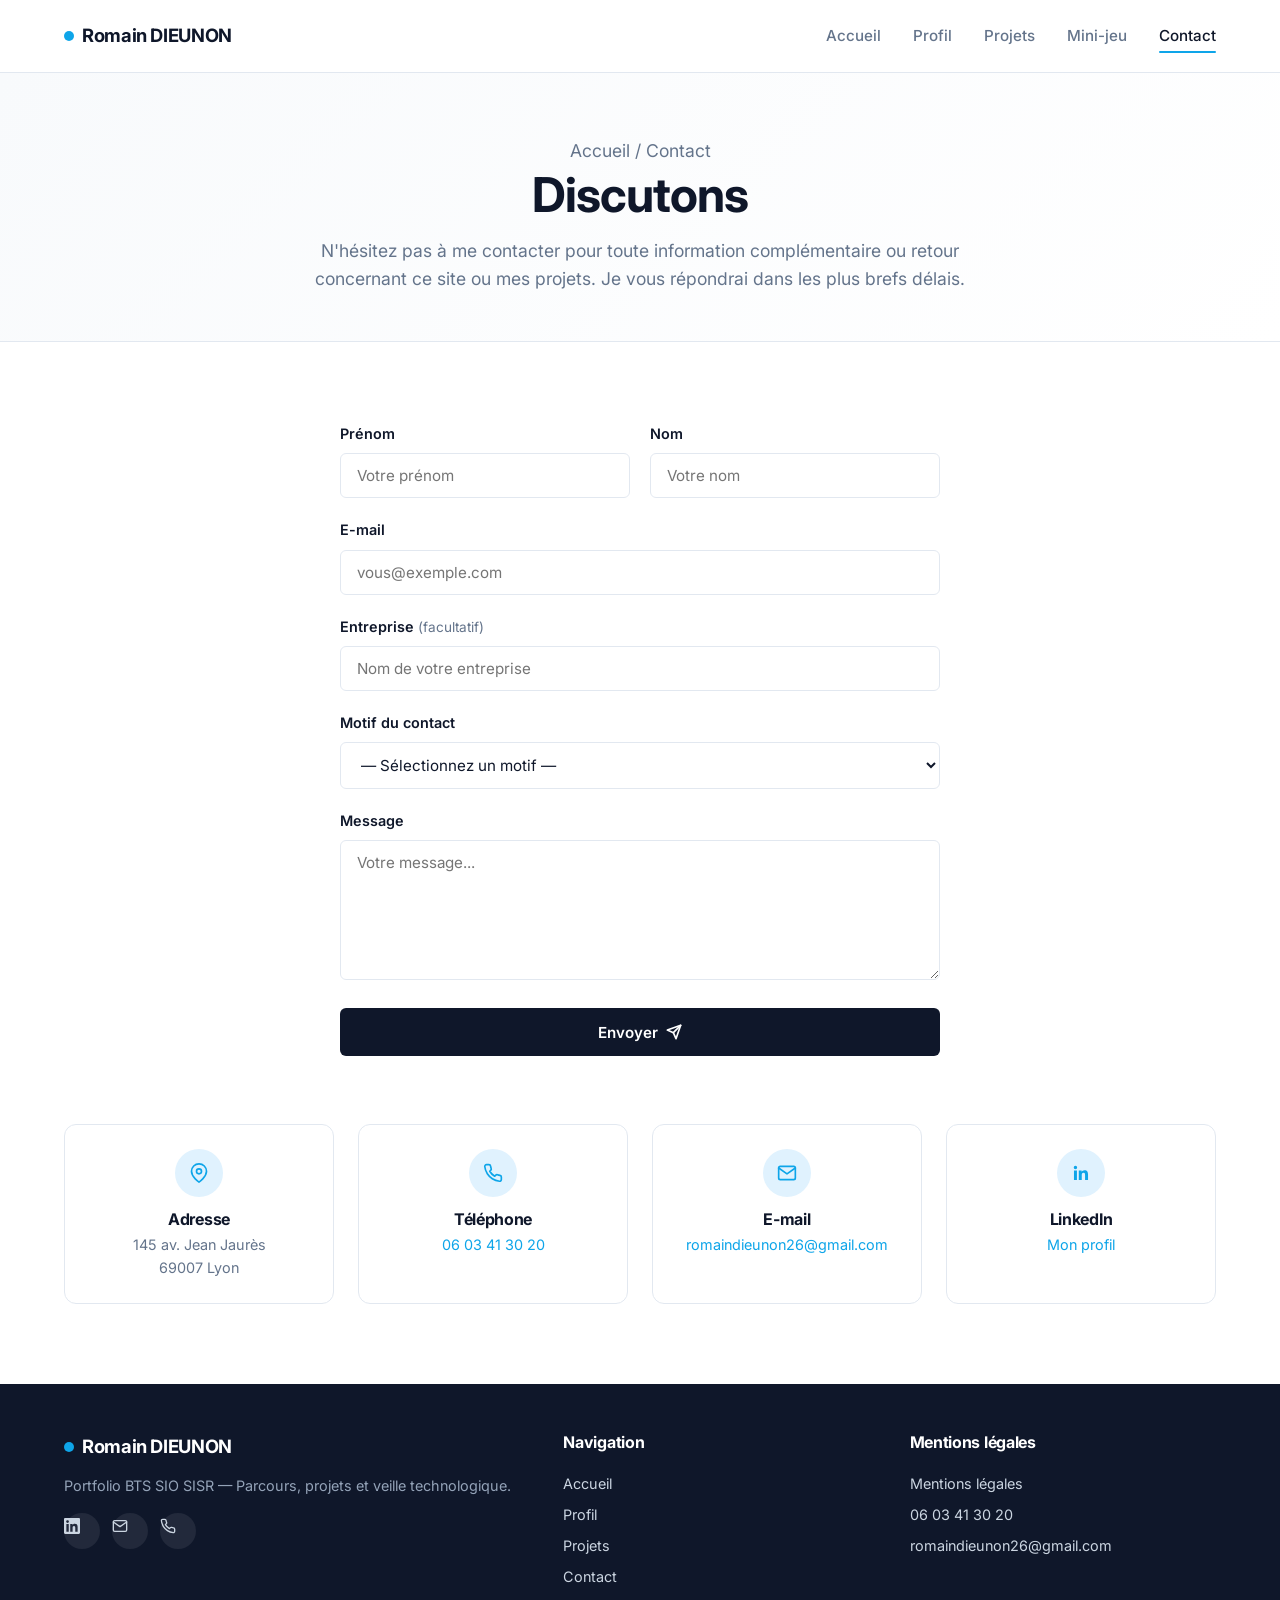
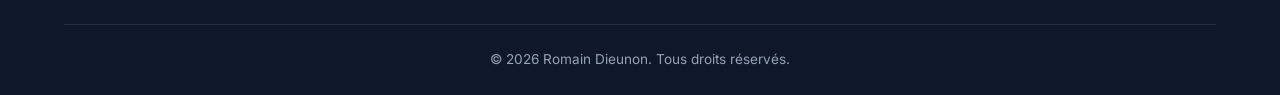
==== contact.html @ 32afb1fb "Site personnel - mise en ligne initiale" ====
<!DOCTYPE html>
<html lang="fr">
<head>
    <meta charset="UTF-8">
    <meta name="viewport" content="width=device-width, initial-scale=1.0">
    <title>Contact — Romain Dieunon</title>
    <meta name="description" content="Contactez Romain Dieunon, étudiant en BTS SIO SISR.">
    <link rel="preconnect" href="https://fonts.googleapis.com">
    <link rel="preconnect" href="https://fonts.gstatic.com" crossorigin>
    <link href="https://fonts.googleapis.com/css2?family=Inter:wght@400;500;600;700&display=swap" rel="stylesheet">
    <link rel="stylesheet" href="css/style.css">
    <link rel="icon" href="data:image/svg+xml,%3Csvg xmlns='http://www.w3.org/2000/svg' viewBox='0 0 32 32'%3E%3Ccircle cx='16' cy='16' r='14' fill='%230ea5e9'/%3E%3Ctext x='50%25' y='55%25' text-anchor='middle' dominant-baseline='middle' fill='white' font-family='Inter,sans-serif' font-size='14' font-weight='700'%3ERD%3C/text%3E%3C/svg%3E">
</head>
<body>

<nav class="navbar">
    <div class="container nav-wrap">
        <a href="index.html" class="logo"><span class="logo-dot"></span>Romain DIEUNON</a>
        <button class="nav-toggle" aria-label="Ouvrir le menu"><span></span><span></span><span></span></button>
        <ul class="nav-links">
            <li><a href="index.html">Accueil</a></li>
            <li><a href="profil.html">Profil</a></li>
            <li><a href="projets.html">Projets</a></li>
            <li><a href="jeu-memory.html">Mini-jeu</a></li>
            <li><a href="contact.html" class="active">Contact</a></li>
        </ul>
    </div>
</nav>

<section class="page-hero">
    <div class="container">
        <p class="breadcrumb"><a href="index.html">Accueil</a> / Contact</p>
        <h1>Discutons</h1>
        <p>N'hésitez pas à me contacter pour toute information complémentaire ou retour concernant ce site ou mes projets. Je vous répondrai dans les plus brefs délais.</p>
    </div>
</section>

<!-- FORMULAIRE + INFOS -->
<section>
    <div class="container">
        <form id="contact-form" class="form-grid fade-in" novalidate>
            <div class="form-row">
                <div class="form-field">
                    <label for="prenom">Prénom</label>
                    <input type="text" id="prenom" name="prenom" required placeholder="Votre prénom">
                </div>
                <div class="form-field">
                    <label for="nom">Nom</label>
                    <input type="text" id="nom" name="nom" required placeholder="Votre nom">
                </div>
            </div>
            <div class="form-field">
                <label for="email">E-mail</label>
                <input type="email" id="email" name="email" required placeholder="vous@exemple.com">
            </div>
            <div class="form-field">
                <label for="entreprise">Entreprise <span style="font-weight: 400; color: var(--text-muted); font-size: 0.85rem;">(facultatif)</span></label>
                <input type="text" id="entreprise" name="entreprise" placeholder="Nom de votre entreprise">
            </div>
            <div class="form-field">
                <label for="motif">Motif du contact</label>
                <select id="motif" name="motif" required>
                    <option value="">— Sélectionnez un motif —</option>
                    <option value="Proposition d'alternance / stage">Proposition d'alternance / stage</option>
                    <option value="Proposition d'emploi">Proposition d'emploi</option>
                    <option value="Demande d'informations sur un projet">Demande d'informations sur un projet</option>
                    <option value="Question technique">Question technique</option>
                    <option value="Retour sur le portfolio">Retour sur le portfolio</option>
                    <option value="Autre">Autre</option>
                </select>
            </div>
            <div class="form-field">
                <label for="message">Message</label>
                <textarea id="message" name="message" required placeholder="Votre message..."></textarea>
            </div>
            <button type="submit" class="btn btn-primary" style="justify-content:center;">
                Envoyer
                <svg width="16" height="16" viewBox="0 0 24 24" fill="none" stroke="currentColor" stroke-width="2.5" stroke-linecap="round" stroke-linejoin="round"><line x1="22" y1="2" x2="11" y2="13"/><polygon points="22 2 15 22 11 13 2 9 22 2"/></svg>
            </button>
            <p id="form-status" style="text-align:center; font-weight: 600;"></p>
        </form>

        <div class="form-info">
            <div class="info-card fade-in">
                <div class="info-icon">
                    <svg width="20" height="20" viewBox="0 0 24 24" fill="none" stroke="currentColor" stroke-width="2" stroke-linecap="round" stroke-linejoin="round"><path d="M21 10c0 7-9 13-9 13s-9-6-9-13a9 9 0 0 1 18 0z"/><circle cx="12" cy="10" r="3"/></svg>
                </div>
                <h4>Adresse</h4>
                <p>145 av. Jean Jaurès<br>69007 Lyon</p>
            </div>
            <div class="info-card fade-in">
                <div class="info-icon">
                    <svg width="20" height="20" viewBox="0 0 24 24" fill="none" stroke="currentColor" stroke-width="2" stroke-linecap="round" stroke-linejoin="round"><path d="M22 16.92v3a2 2 0 0 1-2.18 2 19.79 19.79 0 0 1-8.63-3.07 19.5 19.5 0 0 1-6-6 19.79 19.79 0 0 1-3.07-8.67A2 2 0 0 1 4.11 2h3a2 2 0 0 1 2 1.72 12.84 12.84 0 0 0 .7 2.81 2 2 0 0 1-.45 2.11L8.09 9.91a16 16 0 0 0 6 6l1.27-1.27a2 2 0 0 1 2.11-.45 12.84 12.84 0 0 0 2.81.7A2 2 0 0 1 22 16.92z"/></svg>
                </div>
                <h4>Téléphone</h4>
                <p><a href="tel:0603413020">06 03 41 30 20</a></p>
            </div>
            <div class="info-card fade-in">
                <div class="info-icon">
                    <svg width="20" height="20" viewBox="0 0 24 24" fill="none" stroke="currentColor" stroke-width="2" stroke-linecap="round" stroke-linejoin="round"><path d="M4 4h16c1.1 0 2 .9 2 2v12c0 1.1-.9 2-2 2H4c-1.1 0-2-.9-2-2V6c0-1.1.9-2 2-2z"/><polyline points="22,6 12,13 2,6"/></svg>
                </div>
                <h4>E-mail</h4>
                <p><a href="https://mail.google.com/mail/?view=cm&fs=1&to=romaindieunon26@gmail.com" target="_blank" rel="noopener">romaindieunon26@gmail.com</a></p>
            </div>
            <div class="info-card fade-in">
                <div class="info-icon">
                    <svg width="20" height="20" viewBox="0 0 24 24" fill="currentColor"><path d="M20.447 20.452h-3.554v-5.569c0-1.328-.027-3.037-1.852-3.037-1.853 0-2.136 1.445-2.136 2.939v5.667H9.351V9h3.414v1.561h.046c.477-.9 1.637-1.85 3.37-1.85 3.601 0 4.267 2.37 4.267 5.455v6.286zM5.337 7.433a2.062 2.062 0 0 1-2.063-2.065 2.063 2.063 0 1 1 2.063 2.065zm1.782 13.019H3.555V9h3.564v11.452z"/></svg>
                </div>
                <h4>LinkedIn</h4>
                <p><a href="http://www.linkedin.com/in/romain-dieunon-813894375" target="_blank" rel="noopener">Mon profil</a></p>
            </div>
        </div>
    </div>
</section>

<footer class="footer">
    <div class="container">
        <div class="footer-grid">
            <div>
                <div class="logo" style="color:white; margin-bottom: 0.75rem;"><span class="logo-dot"></span>Romain DIEUNON</div>
                <p style="color:#94a3b8; font-size: 0.9rem;">Portfolio BTS SIO SISR — Parcours, projets et veille technologique.</p>
                <div class="socials">
                    <a href="http://www.linkedin.com/in/romain-dieunon-813894375" target="_blank" rel="noopener" class="social-link" aria-label="LinkedIn"><svg width="16" height="16" viewBox="0 0 24 24" fill="currentColor"><path d="M20.447 20.452h-3.554v-5.569c0-1.328-.027-3.037-1.852-3.037-1.853 0-2.136 1.445-2.136 2.939v5.667H9.351V9h3.414v1.561h.046c.477-.9 1.637-1.85 3.37-1.85 3.601 0 4.267 2.37 4.267 5.455v6.286zM5.337 7.433a2.062 2.062 0 0 1-2.063-2.065 2.063 2.063 0 1 1 2.063 2.065zm1.782 13.019H3.555V9h3.564v11.452zM22.225 0H1.771C.792 0 0 .774 0 1.729v20.542C0 23.227.792 24 1.771 24h20.451C23.2 24 24 23.227 24 22.271V1.729C24 .774 23.2 0 22.222 0h.003z"/></svg></a>
                    <a href="https://mail.google.com/mail/?view=cm&fs=1&to=romaindieunon26@gmail.com" target="_blank" rel="noopener" class="social-link" aria-label="Email"><svg width="16" height="16" viewBox="0 0 24 24" fill="none" stroke="currentColor" stroke-width="2" stroke-linecap="round" stroke-linejoin="round"><path d="M4 4h16c1.1 0 2 .9 2 2v12c0 1.1-.9 2-2 2H4c-1.1 0-2-.9-2-2V6c0-1.1.9-2 2-2z"/><polyline points="22,6 12,13 2,6"/></svg></a>
                    <a href="tel:0603413020" class="social-link" aria-label="Téléphone"><svg width="16" height="16" viewBox="0 0 24 24" fill="none" stroke="currentColor" stroke-width="2" stroke-linecap="round" stroke-linejoin="round"><path d="M22 16.92v3a2 2 0 0 1-2.18 2 19.79 19.79 0 0 1-8.63-3.07 19.5 19.5 0 0 1-6-6 19.79 19.79 0 0 1-3.07-8.67A2 2 0 0 1 4.11 2h3a2 2 0 0 1 2 1.72 12.84 12.84 0 0 0 .7 2.81 2 2 0 0 1-.45 2.11L8.09 9.91a16 16 0 0 0 6 6l1.27-1.27a2 2 0 0 1 2.11-.45 12.84 12.84 0 0 0 2.81.7A2 2 0 0 1 22 16.92z"/></svg></a>
                </div>
            </div>
            <div>
                <h4>Navigation</h4>
                <a href="index.html">Accueil</a>
                <a href="profil.html">Profil</a>
                <a href="projets.html">Projets</a>
                <a href="contact.html">Contact</a>
            </div>
            <div>
                <h4>Mentions légales</h4>
                <a href="mentions-legales.html">Mentions légales</a>
                <a href="tel:0603413020">06 03 41 30 20</a>
                <a href="https://mail.google.com/mail/?view=cm&fs=1&to=romaindieunon26@gmail.com" target="_blank" rel="noopener">romaindieunon26@gmail.com</a>
            </div>
        </div>
        <div class="footer-bottom">
            © <span id="year"></span> Romain Dieunon. Tous droits réservés.
        </div>
    </div>
</footer>

<script src="js/script.js"></script>
</body>
</html>
---- css/style.css ----
/* =========================================================
   Portfolio BTS SIO — Romain Dieunon
   Style moderne et épuré
   ========================================================= */

/* ---------- Reset & base ---------- */
*,
*::before,
*::after {
    box-sizing: border-box;
    margin: 0;
    padding: 0;
}

:root {
    --bg: #ffffff;
    --bg-alt: #f8fafc;
    --bg-dark: #0f172a;
    --text: #0f172a;
    --text-muted: #64748b;
    --text-light: #94a3b8;
    --primary: #0ea5e9;
    --primary-dark: #0284c7;
    --primary-light: #e0f2fe;
    --border: #e2e8f0;
    --success: #10b981;
    --warning: #f59e0b;
    --shadow-sm: 0 1px 2px rgba(15, 23, 42, 0.05);
    --shadow-md: 0 4px 12px rgba(15, 23, 42, 0.08);
    --shadow-lg: 0 12px 32px rgba(15, 23, 42, 0.12);
    --radius-sm: 6px;
    --radius-md: 12px;
    --radius-lg: 20px;
    --transition: 0.25s cubic-bezier(0.4, 0, 0.2, 1);
    --container: 1200px;
}

html {
    scroll-behavior: smooth;
    font-size: 16px;
}

body {
    font-family: 'Inter', -apple-system, BlinkMacSystemFont, 'Segoe UI', Roboto,
        Oxygen, Ubuntu, Cantarell, sans-serif;
    color: var(--text);
    background: var(--bg);
    line-height: 1.6;
    -webkit-font-smoothing: antialiased;
    -moz-osx-font-smoothing: grayscale;
}

img {
    max-width: 100%;
    height: auto;
    display: block;
}

a {
    color: var(--primary);
    text-decoration: none;
    transition: color var(--transition);
}

a:hover {
    color: var(--primary-dark);
}

h1, h2, h3, h4, h5, h6 {
    font-weight: 700;
    line-height: 1.25;
    letter-spacing: -0.02em;
    color: var(--text);
}

h1 { font-size: clamp(2.25rem, 5vw, 3.5rem); }
h2 { font-size: clamp(1.75rem, 3.5vw, 2.5rem); }
h3 { font-size: 1.35rem; }

p { color: var(--text); }

/* ---------- Container ---------- */
.container {
    max-width: var(--container);
    margin: 0 auto;
    padding: 0 1.5rem;
}

/* ---------- Navbar ---------- */
.navbar {
    position: sticky;
    top: 0;
    z-index: 100;
    background: rgba(255, 255, 255, 0.85);
    backdrop-filter: saturate(180%) blur(14px);
    -webkit-backdrop-filter: saturate(180%) blur(14px);
    border-bottom: 1px solid var(--border);
}

.nav-wrap {
    display: flex;
    align-items: center;
    justify-content: space-between;
    height: 72px;
}

.logo {
    font-weight: 700;
    font-size: 1.15rem;
    letter-spacing: -0.02em;
    color: var(--text);
    display: flex;
    align-items: center;
    gap: 0.5rem;
}

.logo-dot {
    width: 10px;
    height: 10px;
    background: var(--primary);
    border-radius: 50%;
    display: inline-block;
}

.nav-links {
    list-style: none;
    display: flex;
    gap: 2rem;
    align-items: center;
}

.nav-links a {
    color: var(--text-muted);
    font-weight: 500;
    font-size: 0.95rem;
    position: relative;
    padding: 0.25rem 0;
}

.nav-links a:hover,
.nav-links a.active {
    color: var(--text);
}

.nav-links a.active::after {
    content: '';
    position: absolute;
    left: 0;
    bottom: -4px;
    width: 100%;
    height: 2px;
    background: var(--primary);
    border-radius: 2px;
}

.nav-toggle {
    display: none;
    background: none;
    border: 0;
    cursor: pointer;
    padding: 0.5rem;
}

.nav-toggle span {
    display: block;
    width: 24px;
    height: 2px;
    background: var(--text);
    margin: 5px 0;
    transition: var(--transition);
}

/* ---------- Hero ---------- */
.hero {
    padding: 6rem 0 4rem;
    background:
        radial-gradient(ellipse at top left, rgba(14, 165, 233, 0.08), transparent 50%),
        radial-gradient(ellipse at bottom right, rgba(14, 165, 233, 0.05), transparent 50%);
}

.hero-grid {
    display: grid;
    grid-template-columns: 1.2fr 1fr;
    gap: 4rem;
    align-items: center;
}

.hero-eyebrow {
    display: inline-flex;
    align-items: center;
    gap: 0.5rem;
    background: var(--primary-light);
    color: var(--primary-dark);
    padding: 0.4rem 0.9rem;
    border-radius: 999px;
    font-size: 0.85rem;
    font-weight: 600;
    margin-bottom: 1.25rem;
}

.hero h1 {
    margin-bottom: 1rem;
}

.hero h1 span {
    background: linear-gradient(135deg, var(--primary) 0%, #6366f1 100%);
    -webkit-background-clip: text;
    -webkit-text-fill-color: transparent;
    background-clip: text;
}

.hero-lede {
    font-size: 1.15rem;
    color: var(--text-muted);
    margin-bottom: 2rem;
    max-width: 540px;
}

.hero-ctas {
    display: flex;
    gap: 1rem;
    flex-wrap: wrap;
}

/* ---------- Buttons ---------- */
.btn {
    display: inline-flex;
    align-items: center;
    gap: 0.5rem;
    padding: 0.85rem 1.5rem;
    border-radius: var(--radius-sm);
    font-weight: 600;
    font-size: 0.95rem;
    cursor: pointer;
    transition: all var(--transition);
    border: 1px solid transparent;
    font-family: inherit;
}

.btn-primary {
    background: var(--text);
    color: white;
}

.btn-primary:hover {
    background: var(--primary);
    color: white;
    transform: translateY(-1px);
    box-shadow: var(--shadow-md);
}

.btn-secondary {
    background: transparent;
    color: var(--text);
    border-color: var(--border);
}

.btn-secondary:hover {
    border-color: var(--text);
    color: var(--text);
    background: var(--bg-alt);
}

/* ---------- Hero portrait ---------- */
.hero-portrait {
    position: relative;
    display: flex;
    justify-content: center;
    align-items: center;
}

.portrait-frame {
    position: relative;
    width: 100%;
    max-width: 340px;
    aspect-ratio: 4 / 5;
    border-radius: var(--radius-lg);
    overflow: hidden;
    box-shadow: var(--shadow-lg);
    background: linear-gradient(135deg, #e0f2fe 0%, #f1f5f9 100%);
}

.portrait-frame img {
    width: 100%;
    height: 100%;
    object-fit: cover;
    object-position: center top;
    display: block;
}

.portrait-frame::before {
    content: '';
    position: absolute;
    inset: -20px;
    background: linear-gradient(135deg, var(--primary) 0%, transparent 50%);
    border-radius: var(--radius-lg);
    z-index: -1;
    opacity: 0.3;
}

/* ---------- Sections ---------- */
section {
    padding: 5rem 0;
}

.section-header {
    text-align: center;
    max-width: 700px;
    margin: 0 auto 3rem;
}

.section-kicker {
    color: var(--primary);
    font-weight: 600;
    font-size: 0.9rem;
    text-transform: uppercase;
    letter-spacing: 0.08em;
    margin-bottom: 0.75rem;
}

.section-header h2 {
    margin-bottom: 1rem;
}

.section-header p {
    color: var(--text-muted);
    font-size: 1.05rem;
}

.section-alt {
    background: var(--bg-alt);
}

/* ---------- Stats / Quick facts ---------- */
.stats {
    display: grid;
    grid-template-columns: repeat(4, 1fr);
    gap: 1.5rem;
    margin-top: 3rem;
}

.stat {
    text-align: center;
    padding: 1.5rem;
    background: white;
    border-radius: var(--radius-md);
    border: 1px solid var(--border);
    transition: transform var(--transition), box-shadow var(--transition);
}

.stat:hover {
    transform: translateY(-2px);
    box-shadow: var(--shadow-md);
}

.stat-value {
    font-size: 2rem;
    font-weight: 700;
    color: var(--primary);
    line-height: 1;
}

.stat-label {
    color: var(--text-muted);
    font-size: 0.9rem;
    margin-top: 0.5rem;
}

/* ---------- Skills ---------- */
.skills-grid {
    display: grid;
    grid-template-columns: repeat(auto-fit, minmax(260px, 1fr));
    gap: 1.5rem;
}

.skill-card {
    background: white;
    border: 1px solid var(--border);
    border-radius: var(--radius-md);
    padding: 2rem;
    transition: all var(--transition);
}

.skill-card:hover {
    border-color: var(--primary);
    box-shadow: var(--shadow-md);
    transform: translateY(-2px);
}

.skill-icon {
    width: 48px;
    height: 48px;
    background: var(--primary-light);
    border-radius: var(--radius-sm);
    display: grid;
    place-items: center;
    color: var(--primary);
    margin-bottom: 1rem;
    font-size: 1.35rem;
}

.skill-card h3 {
    margin-bottom: 0.75rem;
    font-size: 1.15rem;
}

.skill-tags {
    display: flex;
    flex-wrap: wrap;
    gap: 0.5rem;
    margin-top: 1rem;
}

.tag {
    font-size: 0.8rem;
    background: var(--bg-alt);
    color: var(--text-muted);
    padding: 0.3rem 0.7rem;
    border-radius: 999px;
    font-weight: 500;
}

/* ---------- Timeline (parcours) ---------- */
.timeline {
    position: relative;
    padding-left: 2rem;
    max-width: 800px;
    margin: 0 auto;
}

.timeline::before {
    content: '';
    position: absolute;
    left: 0.35rem;
    top: 0.5rem;
    bottom: 0.5rem;
    width: 2px;
    background: var(--border);
}

.timeline-item {
    position: relative;
    padding-bottom: 2.5rem;
}

.timeline-item::before {
    content: '';
    position: absolute;
    left: -2rem;
    top: 0.45rem;
    width: 14px;
    height: 14px;
    background: white;
    border: 3px solid var(--primary);
    border-radius: 50%;
}

.timeline-date {
    color: var(--primary);
    font-weight: 600;
    font-size: 0.85rem;
    text-transform: uppercase;
    letter-spacing: 0.05em;
    margin-bottom: 0.5rem;
}

.timeline-item h3 {
    font-size: 1.15rem;
    margin-bottom: 0.25rem;
}

.timeline-org {
    color: var(--text-muted);
    font-size: 0.95rem;
    margin-bottom: 0.75rem;
}

/* ---------- Projects ---------- */
.projects-grid {
    display: grid;
    grid-template-columns: repeat(auto-fit, minmax(320px, 1fr));
    gap: 2rem;
}

.project-card {
    background: white;
    border: 1px solid var(--border);
    border-radius: var(--radius-md);
    overflow: hidden;
    transition: all var(--transition);
    display: flex;
    flex-direction: column;
}

.project-card:hover {
    transform: translateY(-4px);
    box-shadow: var(--shadow-lg);
    border-color: transparent;
}

.project-thumb {
    width: 100%;
    aspect-ratio: 16/9;
    background: linear-gradient(135deg, var(--primary-light) 0%, #ede9fe 100%);
    display: grid;
    place-items: center;
    color: var(--primary);
    font-size: 3rem;
    overflow: hidden;
}

.project-thumb img {
    width: 100%;
    height: 100%;
    object-fit: cover;
}

.project-body {
    padding: 1.5rem;
    flex: 1;
    display: flex;
    flex-direction: column;
}

.project-type {
    font-size: 0.8rem;
    font-weight: 600;
    color: var(--primary);
    text-transform: uppercase;
    letter-spacing: 0.05em;
    margin-bottom: 0.5rem;
}

.project-card h3 {
    font-size: 1.2rem;
    margin-bottom: 0.75rem;
}

.project-card p {
    color: var(--text-muted);
    font-size: 0.95rem;
    margin-bottom: 1rem;
    flex: 1;
}

.project-stack {
    display: flex;
    flex-wrap: wrap;
    gap: 0.4rem;
    margin-bottom: 1rem;
}

.project-link {
    display: inline-flex;
    align-items: center;
    gap: 0.35rem;
    font-weight: 600;
    font-size: 0.9rem;
    margin-top: auto;
}

/* ---------- Table ---------- */
.table-wrap {
    overflow-x: auto;
    border: 1px solid var(--border);
    border-radius: var(--radius-md);
    background: white;
}

table {
    width: 100%;
    border-collapse: collapse;
    font-size: 0.95rem;
}

th, td {
    padding: 1rem 1.25rem;
    text-align: left;
    border-bottom: 1px solid var(--border);
}

th {
    background: var(--bg-alt);
    font-weight: 600;
    color: var(--text);
    font-size: 0.85rem;
    text-transform: uppercase;
    letter-spacing: 0.05em;
}

tr:last-child td {
    border-bottom: 0;
}

tr:hover td {
    background: var(--bg-alt);
}

.badge {
    display: inline-block;
    padding: 0.25rem 0.6rem;
    border-radius: 999px;
    font-size: 0.75rem;
    font-weight: 600;
}

.badge-primary { background: var(--primary-light); color: var(--primary-dark); }
.badge-success { background: #dcfce7; color: #15803d; }
.badge-warning { background: #fef3c7; color: #b45309; }

/* ---------- Content block (article) ---------- */
.content-block {
    max-width: 800px;
    margin: 0 auto;
    background: white;
    padding: 2.5rem;
    border: 1px solid var(--border);
    border-radius: var(--radius-md);
}

.content-block h3 {
    margin: 1.5rem 0 0.75rem;
    color: var(--text);
}

.content-block h3:first-child { margin-top: 0; }

.content-block p { margin-bottom: 1rem; color: var(--text); }

.content-block ul {
    margin: 0.5rem 0 1rem 1.25rem;
    color: var(--text);
}

.content-block li { margin-bottom: 0.4rem; }

/* ---------- Form ---------- */
.form-grid {
    max-width: 600px;
    margin: 0 auto;
    display: grid;
    gap: 1.25rem;
}

.form-row {
    display: grid;
    grid-template-columns: 1fr 1fr;
    gap: 1.25rem;
}

.form-field label {
    display: block;
    font-weight: 600;
    font-size: 0.9rem;
    margin-bottom: 0.5rem;
    color: var(--text);
}

.form-field input,
.form-field textarea,
.form-field select {
    width: 100%;
    padding: 0.75rem 1rem;
    border: 1px solid var(--border);
    border-radius: var(--radius-sm);
    font-family: inherit;
    font-size: 0.95rem;
    color: var(--text);
    background: white;
    transition: border-color var(--transition), box-shadow var(--transition);
}

.form-field input:focus,
.form-field textarea:focus,
.form-field select:focus {
    outline: none;
    border-color: var(--primary);
    box-shadow: 0 0 0 4px rgba(14, 165, 233, 0.12);
}

.form-field textarea {
    resize: vertical;
    min-height: 140px;
}

.form-info {
    display: grid;
    grid-template-columns: repeat(auto-fit, minmax(220px, 1fr));
    gap: 1.5rem;
    margin-top: 3rem;
}

.info-card {
    background: white;
    border: 1px solid var(--border);
    border-radius: var(--radius-md);
    padding: 1.5rem;
    text-align: center;
}

.info-card .info-icon {
    width: 48px;
    height: 48px;
    background: var(--primary-light);
    color: var(--primary);
    border-radius: 50%;
    display: grid;
    place-items: center;
    font-size: 1.3rem;
    margin: 0 auto 0.75rem;
}

.info-card h4 {
    font-size: 1rem;
    margin-bottom: 0.25rem;
}

.info-card p {
    color: var(--text-muted);
    font-size: 0.9rem;
    margin: 0;
}

/* ---------- Footer ---------- */
.footer {
    background: var(--bg-dark);
    color: #cbd5e1;
    padding: 3rem 0 1.5rem;
}

.footer-grid {
    display: grid;
    grid-template-columns: 1.5fr 1fr 1fr;
    gap: 2.5rem;
    margin-bottom: 2rem;
}

.footer h4 {
    color: white;
    margin-bottom: 1rem;
    font-size: 1rem;
}

.footer a {
    color: #cbd5e1;
    display: block;
    padding: 0.25rem 0;
    font-size: 0.9rem;
}

.footer a:hover { color: white; }

.footer-bottom {
    text-align: center;
    padding-top: 1.5rem;
    border-top: 1px solid rgba(255, 255, 255, 0.1);
    font-size: 0.85rem;
    color: #94a3b8;
}

.socials {
    display: flex;
    gap: 0.75rem;
    margin-top: 1rem;
}

.social-link {
    width: 36px;
    height: 36px;
    border-radius: 50%;
    background: rgba(255, 255, 255, 0.08);
    display: grid;
    place-items: center;
    color: #cbd5e1;
    transition: all var(--transition);
}

.social-link:hover {
    background: var(--primary);
    color: white;
}

/* ---------- Page hero (inner pages) ---------- */
.page-hero {
    padding: 4rem 0 3rem;
    background: linear-gradient(135deg, var(--bg-alt) 0%, white 100%);
    text-align: center;
    border-bottom: 1px solid var(--border);
}

.page-hero h1 {
    font-size: clamp(2rem, 4vw, 3rem);
    margin-bottom: 0.75rem;
}

.page-hero p {
    color: var(--text-muted);
    font-size: 1.1rem;
    max-width: 700px;
    margin: 0 auto;
}

.breadcrumb {
    font-size: 0.85rem;
    color: var(--text-muted);
    margin-bottom: 0.75rem;
}

.breadcrumb a { color: var(--text-muted); }
.breadcrumb a:hover { color: var(--primary); }

/* ---------- Responsive ---------- */
@media (max-width: 900px) {
    .hero-grid {
        grid-template-columns: 1fr;
        gap: 3rem;
        text-align: center;
    }

    .hero-portrait { order: -1; }

    .hero-ctas { justify-content: center; }

    .hero-lede { margin-left: auto; margin-right: auto; }

    .stats { grid-template-columns: repeat(2, 1fr); }

    .footer-grid { grid-template-columns: 1fr; gap: 2rem; }

    .form-row { grid-template-columns: 1fr; }
}

@media (max-width: 640px) {
    .nav-links {
        display: none;
        position: absolute;
        top: 72px;
        left: 0;
        right: 0;
        flex-direction: column;
        background: white;
        padding: 1.5rem;
        gap: 1rem;
        border-bottom: 1px solid var(--border);
        box-shadow: var(--shadow-md);
    }

    .nav-links.open { display: flex; }

    .nav-toggle { display: block; }

    section { padding: 3.5rem 0; }

    .hero { padding: 3.5rem 0 2.5rem; }

    .content-block { padding: 1.5rem; }

    .stats { grid-template-columns: 1fr 1fr; gap: 1rem; }
}

/* ---------- Subtle fade-in ---------- */
/* Par défaut : visible. Le JS peut piloter une animation via .visible, mais
   si le JS ne s'exécute pas, le contenu reste lisible. */
.fade-in {
    opacity: 1;
    transform: none;
    animation: fadeInUp 0.6s ease both;
}

.fade-in.visible {
    opacity: 1;
    transform: translateY(0);
}

@keyframes fadeInUp {
    from { opacity: 0; transform: translateY(12px); }
    to   { opacity: 1; transform: translateY(0); }
}

@media (prefers-reduced-motion: reduce) {
    .fade-in { animation: none; }
}

/* ---------- Marquee des logos (technologies & outils) ---------- */
.logo-marquee {
    position: relative;
    overflow: hidden;
    padding: 1rem 0;
    margin-top: 2.5rem;
    -webkit-mask-image: linear-gradient(to right, transparent 0%, black 8%, black 92%, transparent 100%);
    mask-image: linear-gradient(to right, transparent 0%, black 8%, black 92%, transparent 100%);
}

.logo-marquee-track {
    display: flex;
    gap: 1.25rem;
    width: max-content;
    animation: logo-scroll 40s linear infinite;
    will-change: transform;
}

.logo-marquee:hover .logo-marquee-track,
.logo-marquee:focus-within .logo-marquee-track {
    animation-play-state: paused;
}

@keyframes logo-scroll {
    from { transform: translateX(0); }
    to { transform: translateX(-50%); }
}

.logo-item {
    flex: 0 0 auto;
    width: 160px;
    height: 130px;
    display: flex;
    flex-direction: column;
    align-items: center;
    justify-content: center;
    gap: 0.6rem;
    background: var(--bg);
    border: 1px solid var(--border);
    border-radius: var(--radius-md);
    padding: 1rem;
    cursor: pointer;
    transition: transform var(--transition), box-shadow var(--transition), border-color var(--transition);
    font-family: inherit;
    color: var(--text);
}

.logo-item:hover,
.logo-item:focus-visible {
    transform: translateY(-4px);
    box-shadow: var(--shadow-md);
    border-color: var(--primary);
    outline: none;
}

.logo-item .logo-art {
    width: 56px;
    height: 56px;
    display: flex;
    align-items: center;
    justify-content: center;
}

.logo-item .logo-art svg,
.logo-item .logo-art img {
    width: 100%;
    height: 100%;
    object-fit: contain;
}

.logo-item span {
    font-size: 0.85rem;
    font-weight: 600;
    color: var(--text-muted);
    text-align: center;
}

.logo-backdrop {
    position: fixed;
    inset: 0;
    z-index: 150;
    background: rgba(15, 23, 42, 0.15);
    opacity: 0;
    pointer-events: none;
    transition: opacity 0.2s ease;
}

.logo-backdrop.open {
    opacity: 1;
    pointer-events: auto;
}

.logo-popover {
    position: fixed;
    z-index: 200;
    max-width: 340px;
    width: calc(100vw - 2rem);
    background: var(--bg);
    border: 1px solid var(--border);
    border-radius: var(--radius-md);
    box-shadow: var(--shadow-lg);
    padding: 1.25rem 1.5rem 1.25rem 1.25rem;
    opacity: 0;
    transform: translateY(8px);
    pointer-events: none;
    transition: opacity 0.2s ease, transform 0.2s ease;
}

.logo-popover.open {
    opacity: 1;
    transform: translateY(0);
    pointer-events: auto;
}

.logo-popover h4 {
    margin-bottom: 0.5rem;
    color: var(--primary);
    font-size: 1.05rem;
}

.logo-popover p {
    color: var(--text-muted);
    font-size: 0.92rem;
    margin: 0;
    line-height: 1.5;
}

.logo-popover-close {
    position: absolute;
    top: 0.35rem;
    right: 0.6rem;
    background: transparent;
    border: none;
    color: var(--text-light);
    cursor: pointer;
    font-size: 1.4rem;
    line-height: 1;
    padding: 0.25rem 0.4rem;
    border-radius: var(--radius-sm);
    transition: background var(--transition), color var(--transition);
}

.logo-popover-close:hover,
.logo-popover-close:focus-visible {
    background: var(--bg-alt);
    color: var(--text);
    outline: none;
}

/* ---------- Liste de faits du profil ---------- */
.profile-facts {
    list-style: none;
    padding: 0;
    margin: 1.5rem 0 0;
    display: flex;
    flex-direction: column;
    gap: 0.65rem;
}

.profile-facts li {
    display: flex;
    align-items: center;
    gap: 0.75rem;
    color: var(--text-muted);
    font-size: 0.98rem;
}

.profile-facts li svg {
    flex: 0 0 auto;
    color: var(--primary);
}

/* ---------- Frise chronologique ---------- */
.timeline {
    position: relative;
    list-style: none;
    padding: 2rem 0 1rem;
    margin: 2rem 0 0;
    counter-reset: timeline;
}

.timeline::before {
    content: '';
    position: absolute;
    left: 31px;
    top: 0;
    bottom: 0;
    width: 3px;
    background: linear-gradient(to bottom, transparent 0%, var(--primary) 10%, var(--primary) 90%, transparent 100%);
    border-radius: 3px;
}

.timeline-item {
    position: relative;
    display: grid;
    grid-template-columns: 64px 1fr;
    gap: 1.25rem;
    padding-left: 0;
    margin-bottom: 2rem;
}

.timeline-item:last-child {
    margin-bottom: 0;
}

.timeline-dot {
    position: relative;
    z-index: 1;
    width: 64px;
    height: 64px;
    border-radius: 50%;
    background: var(--bg);
    border: 3px solid var(--primary);
    box-shadow: var(--shadow-md);
    display: flex;
    align-items: center;
    justify-content: center;
    overflow: hidden;
}

.timeline-dot svg,
.timeline-dot img {
    width: 100%;
    height: 100%;
    border-radius: 50%;
    object-fit: contain;
    background: #fff;
    padding: 6px;
    box-sizing: border-box;
}

.timeline-card {
    background: var(--bg);
    border: 1px solid var(--border);
    border-radius: var(--radius-md);
    padding: 1.25rem 1.5rem;
    box-shadow: var(--shadow-sm);
    transition: transform var(--transition), box-shadow var(--transition), border-color var(--transition);
}

.timeline-card:hover {
    transform: translateY(-2px);
    box-shadow: var(--shadow-md);
    border-color: var(--primary);
}

.timeline-card h3 {
    margin: 0.25rem 0 0.25rem;
    color: var(--text);
    font-size: 1.15rem;
}

.timeline-period {
    display: inline-block;
    background: var(--primary-light, rgba(14, 165, 233, 0.12));
    color: var(--primary);
    font-weight: 600;
    font-size: 0.8rem;
    padding: 0.2rem 0.65rem;
    border-radius: 999px;
    margin-bottom: 0.25rem;
}

.timeline-location {
    color: var(--text-light);
    font-size: 0.85rem;
    margin: 0 0 0.6rem;
    font-style: italic;
}

.timeline-desc {
    color: var(--text-muted);
    font-size: 0.95rem;
    line-height: 1.55;
    margin: 0;
}

@media (max-width: 640px) {
    .timeline::before {
        left: 23px;
    }
    .timeline-item {
        grid-template-columns: 48px 1fr;
        gap: 0.9rem;
    }
    .timeline-dot {
        width: 48px;
        height: 48px;
        border-width: 2px;
    }
    .timeline-card {
        padding: 1rem 1.1rem;
    }
}

/* ---------- Cartes IA éducatives (veille) ---------- */
.ai-grid {
    display: grid;
    grid-template-columns: repeat(auto-fit, minmax(260px, 1fr));
    gap: 1.5rem;
    margin-top: 2.5rem;
}

.ai-card {
    display: flex;
    flex-direction: column;
    gap: 0.75rem;
    text-decoration: none;
    color: inherit;
    background: var(--bg);
    border: 1px solid var(--border);
    border-radius: var(--radius-md);
    padding: 1.5rem;
    box-shadow: var(--shadow-sm);
    transition: transform var(--transition), box-shadow var(--transition), border-color var(--transition);
}

.ai-card:hover,
.ai-card:focus-visible {
    transform: translateY(-4px);
    box-shadow: var(--shadow-lg);
    border-color: var(--primary);
    outline: none;
}

.ai-logo {
    width: 56px;
    height: 56px;
    border-radius: var(--radius-sm);
    display: flex;
    align-items: center;
    justify-content: center;
    box-shadow: var(--shadow-sm);
}

.ai-logo svg {
    width: 60%;
    height: 60%;
}

.ai-card h3 {
    margin: 0;
    font-size: 1.1rem;
    color: var(--text);
}

.ai-card .ai-by {
    font-weight: 400;
    color: var(--text-light);
    font-size: 0.9rem;
}

.ai-card p {
    color: var(--text-muted);
    font-size: 0.95rem;
    line-height: 1.55;
    margin: 0;
    flex: 1;
}

.ai-link {
    margin-top: 0.4rem;
    color: var(--primary);
    font-weight: 600;
    font-size: 0.9rem;
    transition: gap var(--transition);
}

.ai-card:hover .ai-link {
    text-decoration: underline;
}

/* ================================
   Procédures — captures d'écran
   ================================ */
.proc-step {
    margin: 2.5rem 0 3rem;
}
.proc-step-header {
    display: flex;
    align-items: center;
    gap: 1rem;
    margin-bottom: 1rem;
}
.proc-step-number {
    flex: 0 0 48px;
    width: 48px;
    height: 48px;
    border-radius: 12px;
    background: linear-gradient(135deg, #0ea5e9 0%, #0369a1 100%);
    color: #fff;
    font-weight: 700;
    font-size: 1.15rem;
    display: flex;
    align-items: center;
    justify-content: center;
    box-shadow: 0 4px 14px rgba(14, 165, 233, 0.3);
}
.proc-step-header h3 {
    margin: 0;
    font-size: 1.35rem;
    line-height: 1.25;
}
.proc-step-body {
    color: var(--text-muted);
    font-size: 1rem;
    line-height: 1.6;
    margin-bottom: 1.25rem;
}
.proc-step-body strong { color: var(--text); }
.proc-screens {
    display: grid;
    grid-template-columns: repeat(auto-fit, minmax(320px, 1fr));
    gap: 1.25rem;
    margin-top: 1rem;
}
.proc-screen {
    background: var(--bg);
    border: 1px solid var(--border);
    border-radius: var(--radius-md);
    padding: 0.75rem;
    box-shadow: var(--shadow-sm);
    transition: transform .25s ease, box-shadow .25s ease;
    display: flex;
    flex-direction: column;
    gap: 0.5rem;
}
.proc-screen:hover {
    transform: translateY(-3px);
    box-shadow: var(--shadow-md);
}
.proc-screen img {
    width: 100%;
    height: 220px;
    object-fit: contain;
    background: #f8fafc;
    border-radius: 8px;
    cursor: zoom-in;
    display: block;
}
.proc-screen figcaption {
    font-size: 0.82rem;
    color: var(--text-muted);
    text-align: center;
    padding: 0 0.25rem;
    line-height: 1.4;
}
/* Mise en valeur des serveurs ciblés par le projet */
.focus-server {
    background: linear-gradient(90deg, rgba(14,165,233,0.15), rgba(14,165,233,0.05));
    border-left: 4px solid var(--primary);
    padding: 0.6rem 0.85rem;
    margin: 0.25rem 0;
    border-radius: 6px;
    list-style: none;
    position: relative;
}
.focus-server::before {
    content: "★";
    color: var(--primary);
    margin-right: 0.4rem;
    font-weight: 700;
}
.focus-server-list { padding-left: 0; }

/* Lightbox zoomable (molette + drag + double-clic) */
.proc-lightbox {
    position: fixed;
    inset: 0;
    background: rgba(15, 23, 42, 0.92);
    display: none;
    z-index: 1000;
    overflow: hidden;
    cursor: zoom-out;
    touch-action: none;
}
.proc-lightbox.open { display: block; }
.proc-lightbox.grabbing { cursor: grabbing; }
.proc-lightbox img {
    position: absolute;
    top: 50%;
    left: 50%;
    transform: translate(-50%, -50%) scale(1);
    transform-origin: center;
    transition: none;
    box-shadow: 0 20px 60px rgba(0,0,0,0.5);
    user-select: none;
    -webkit-user-drag: none;
    cursor: zoom-in;
    will-change: transform;
}
.proc-lightbox img.smooth {
    transition: transform 0.2s ease-out;
}
.proc-lightbox img.zoomed {
    cursor: grab;
}
.proc-lightbox.grabbing img,
.proc-lightbox.grabbing img.zoomed {
    cursor: grabbing;
}
.proc-lightbox-close {
    position: absolute;
    top: 1.25rem;
    right: 1.5rem;
    background: rgba(255,255,255,0.15);
    color: #fff;
    border: none;
    width: 42px;
    height: 42px;
    border-radius: 50%;
    font-size: 1.5rem;
    cursor: pointer;
    line-height: 1;
    z-index: 10;
}
.proc-lightbox-close:hover { background: rgba(255,255,255,0.3); }
.proc-lightbox::after {
    content: "Molette = zoom · Glisser = déplacer · Double-clic = zoom max / reset · Échap = fermer";
    position: absolute;
    bottom: 1rem;
    left: 50%;
    transform: translateX(-50%);
    color: rgba(255,255,255,0.7);
    font-size: 0.8rem;
    background: rgba(0,0,0,0.45);
    padding: 0.4rem 0.85rem;
    border-radius: 6px;
    pointer-events: none;
    z-index: 5;
    white-space: nowrap;
}
@media (max-width: 700px) {
    .proc-lightbox::after {
        font-size: 0.7rem;
        white-space: normal;
        text-align: center;
        max-width: 90vw;
    }
}
@media (max-width: 640px) {
    .proc-screen img { height: 180px; }
    .proc-screens { grid-template-columns: 1fr; }
}
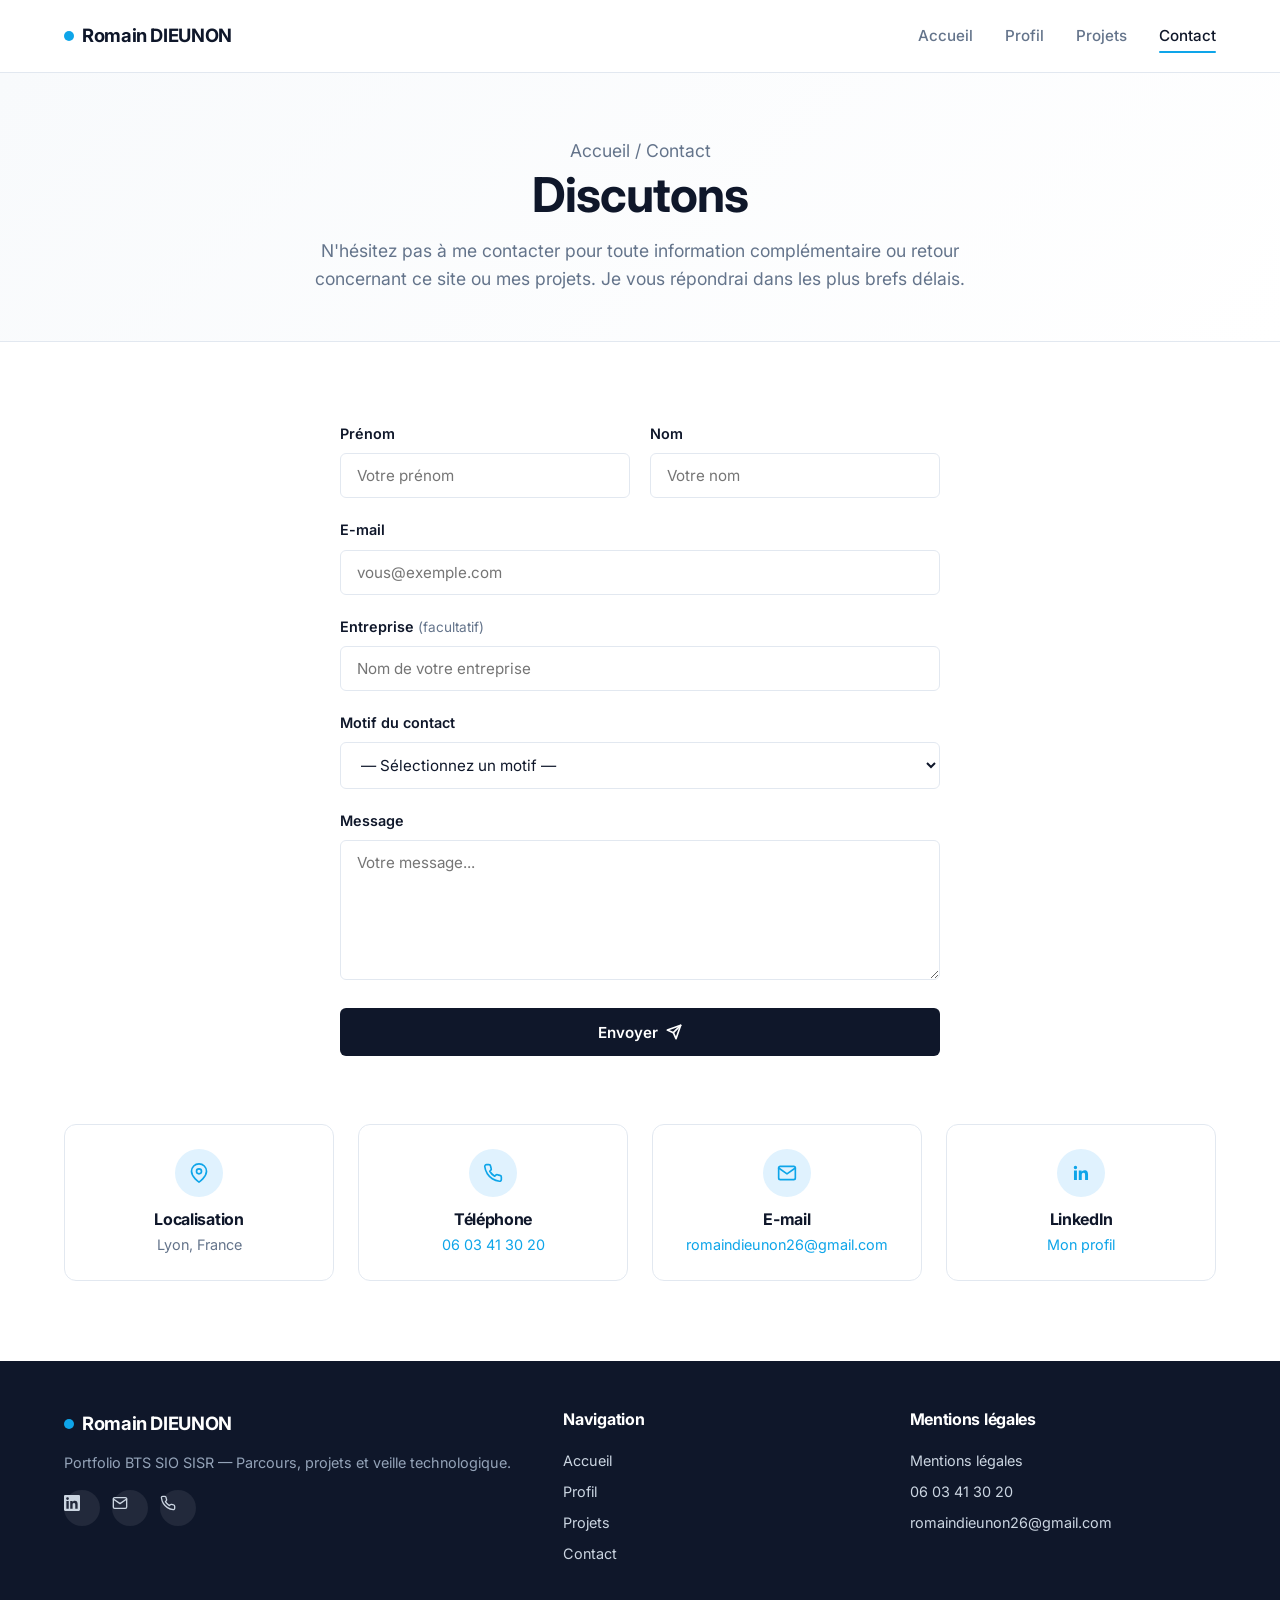
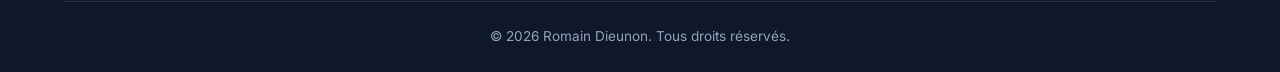
==== commit 67b740a0: "Initial commit - CV portfolio" ====
--- a/contact.html
+++ b/contact.html
@@ -21,7 +21,6 @@
             <li><a href="index.html">Accueil</a></li>
             <li><a href="profil.html">Profil</a></li>
             <li><a href="projets.html">Projets</a></li>
-            <li><a href="jeu-memory.html">Mini-jeu</a></li>
             <li><a href="contact.html" class="active">Contact</a></li>
         </ul>
     </div>
@@ -85,8 +84,8 @@
                 <div class="info-icon">
                     <svg width="20" height="20" viewBox="0 0 24 24" fill="none" stroke="currentColor" stroke-width="2" stroke-linecap="round" stroke-linejoin="round"><path d="M21 10c0 7-9 13-9 13s-9-6-9-13a9 9 0 0 1 18 0z"/><circle cx="12" cy="10" r="3"/></svg>
                 </div>
-                <h4>Adresse</h4>
-                <p>145 av. Jean Jaurès<br>69007 Lyon</p>
+                <h4>Localisation</h4>
+                <p>Lyon, France</p>
             </div>
             <div class="info-card fade-in">
                 <div class="info-icon">
--- a/css/style.css
+++ b/css/style.css
@@ -1158,6 +1158,30 @@
     margin: 0;
 }
 
+.timeline-list {
+    margin: 0.6rem 0 0;
+    padding: 0;
+    list-style: none;
+    color: var(--text-muted);
+    font-size: 0.92rem;
+    line-height: 1.55;
+}
+
+.timeline-list li {
+    position: relative;
+    padding-left: 1.25rem;
+    margin-bottom: 0.35rem;
+}
+
+.timeline-list li::before {
+    content: "›";
+    position: absolute;
+    left: 0;
+    top: 0;
+    color: var(--primary);
+    font-weight: 700;
+}
+
 @media (max-width: 640px) {
     .timeline::before {
         left: 23px;
